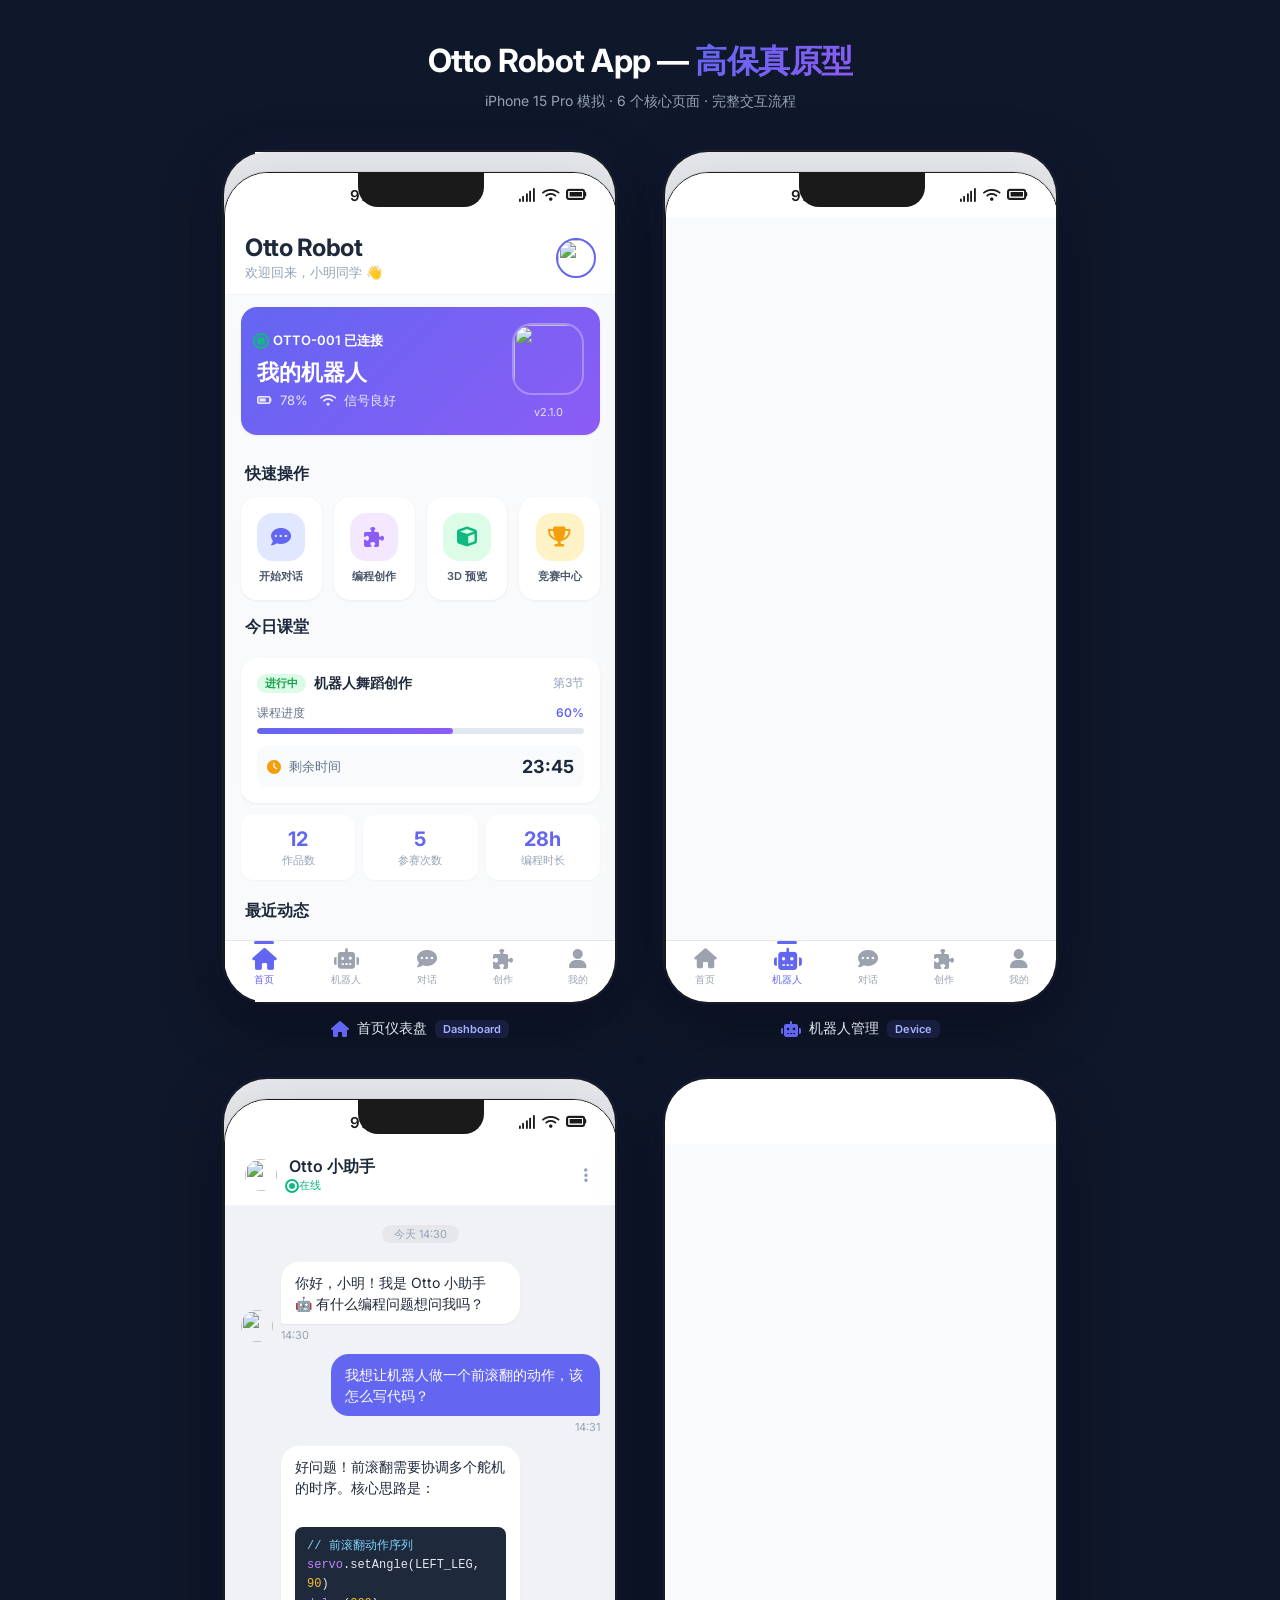
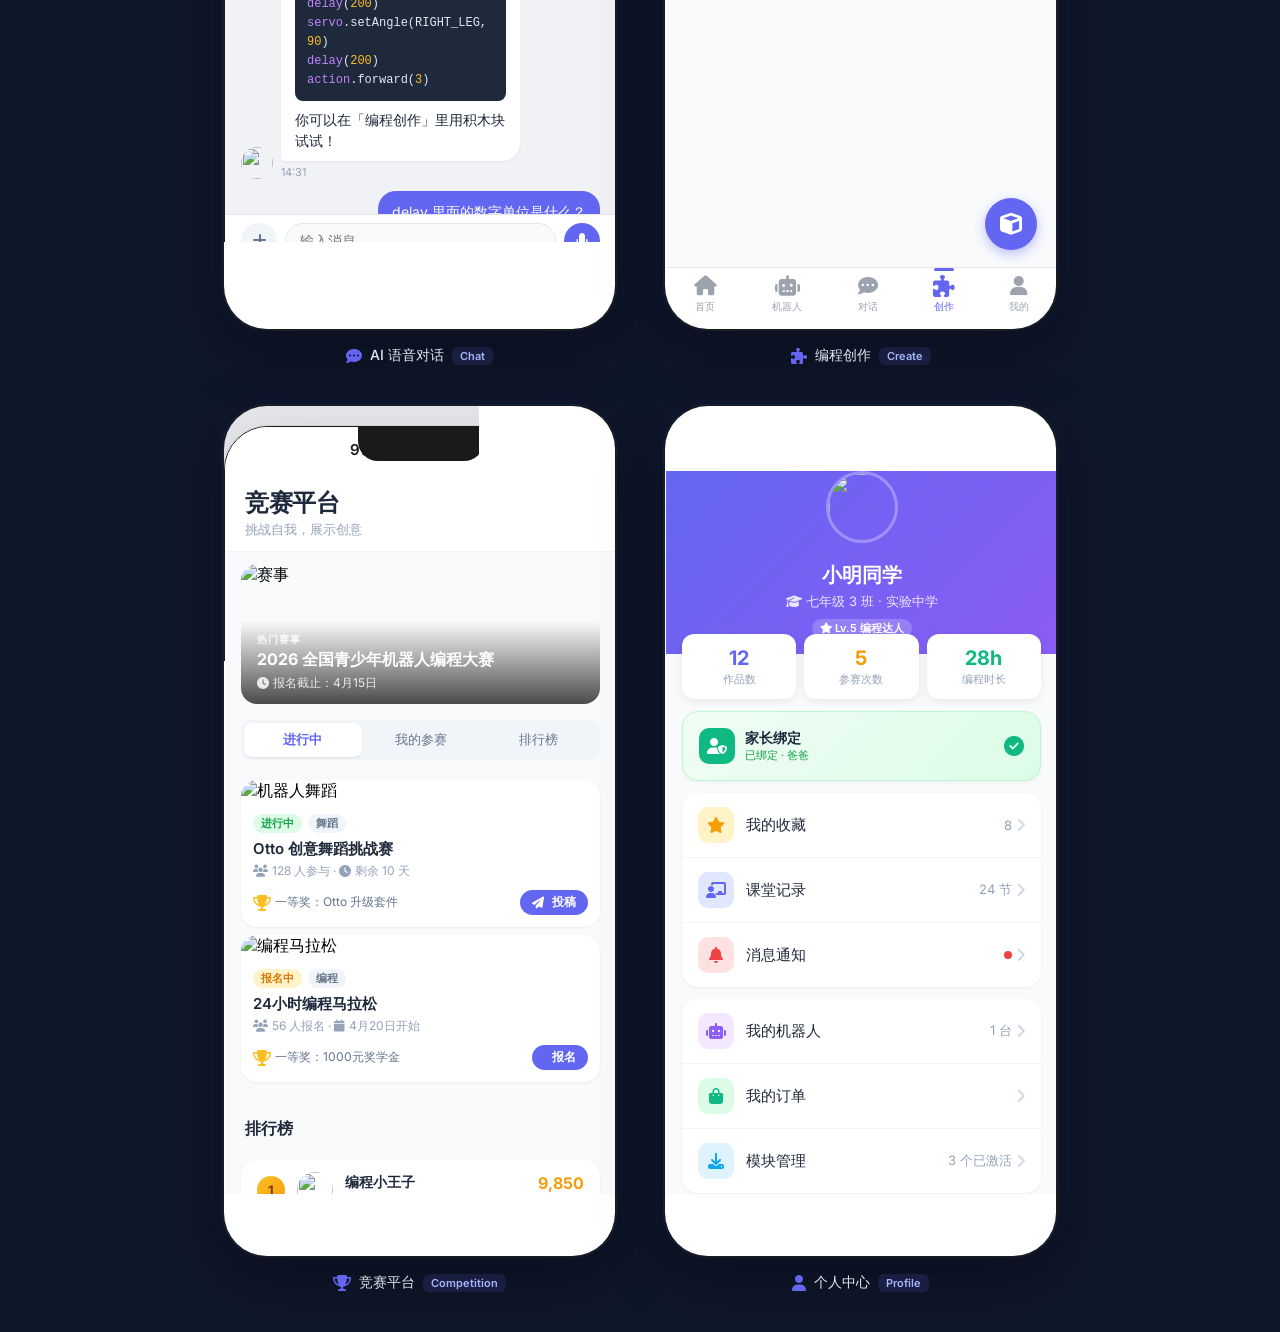
==== prototype/index.html @ 27661975 "feat: 添加 Otto Robot App 高保真 HTML 原型，更新技术架构文档 - 新增 prototype/ 目录：6 页面 + 共享 CSS + iframe 平铺入口 - 更新技术架构" ====
<!DOCTYPE html>
<html lang="zh-CN">
<head>
    <meta charset="UTF-8">
    <meta name="viewport" content="width=device-width, initial-scale=1.0">
    <title>Otto Robot App — 高保真原型</title>
    <link href="https://cdn.bootcdn.net/ajax/libs/font-awesome/6.7.2/css/all.min.css" rel="stylesheet">
    <style>
        @import url('https://fonts.googleapis.com/css2?family=Inter:wght@300;400;500;600;700&display=swap');

        * {
            margin: 0;
            padding: 0;
            box-sizing: border-box;
        }

        body {
            font-family: 'Inter', -apple-system, BlinkMacSystemFont, 'Segoe UI', sans-serif;
            background: #0f172a;
            min-height: 100vh;
            padding: 40px 20px;
            -webkit-font-smoothing: antialiased;
        }

        .page-title {
            text-align: center;
            color: #ffffff;
            margin-bottom: 40px;
        }

        .page-title h1 {
            font-size: 32px;
            font-weight: 700;
            letter-spacing: -0.5px;
            margin-bottom: 8px;
        }

        .page-title h1 span {
            background: linear-gradient(135deg, #6366f1, #8b5cf6);
            -webkit-background-clip: text;
            -webkit-text-fill-color: transparent;
        }

        .page-title p {
            font-size: 14px;
            color: #94a3b8;
        }

        .prototype-grid {
            display: grid;
            grid-template-columns: repeat(3, 393px);
            gap: 40px 48px;
            justify-content: center;
            max-width: 1340px;
            margin: 0 auto;
        }

        .prototype-item {
            display: flex;
            flex-direction: column;
            align-items: center;
            gap: 16px;
        }

        .phone-wrapper {
            width: 393px;
            height: 852px;
            border-radius: 44px;
            overflow: hidden;
            border: 1px solid #1a1a1a;
            box-shadow:
                0 0 0 1px rgba(255,255,255,0.05),
                0 20px 60px rgba(0, 0, 0, 0.4),
                0 0 40px rgba(99, 102, 241, 0.08);
            flex-shrink: 0;
        }

        .phone-wrapper iframe {
            width: 393px;
            height: 852px;
            border: none;
            display: block;
        }

        .prototype-label {
            display: flex;
            align-items: center;
            gap: 8px;
            color: #e2e8f0;
            font-size: 14px;
            font-weight: 500;
        }

        .prototype-label i {
            color: #6366f1;
            font-size: 16px;
        }

        .prototype-label .badge {
            display: inline-flex;
            align-items: center;
            padding: 2px 8px;
            border-radius: 6px;
            font-size: 11px;
            font-weight: 600;
            background: rgba(99, 102, 241, 0.15);
            color: #a5b4fc;
        }

        @media (max-width: 1340px) {
            .prototype-grid {
                grid-template-columns: repeat(2, 393px);
            }
        }

        @media (max-width: 900px) {
            .prototype-grid {
                grid-template-columns: 393px;
            }
        }
    </style>
</head>
<body>
    <div class="page-title">
        <h1>Otto Robot App — <span>高保真原型</span></h1>
        <p>iPhone 15 Pro 模拟 · 6 个核心页面 · 完整交互流程</p>
    </div>

    <div class="prototype-grid">
        <!-- Home -->
        <div class="prototype-item">
            <div class="phone-wrapper">
                <iframe src="home.html" loading="lazy"></iframe>
            </div>
            <div class="prototype-label">
                <i class="fas fa-home"></i>
                首页仪表盘
                <span class="badge">Dashboard</span>
            </div>
        </div>

        <!-- Robot -->
        <div class="prototype-item">
            <div class="phone-wrapper">
                <iframe src="robot.html" loading="lazy"></iframe>
            </div>
            <div class="prototype-label">
                <i class="fas fa-robot"></i>
                机器人管理
                <span class="badge">Device</span>
            </div>
        </div>

        <!-- Chat -->
        <div class="prototype-item">
            <div class="phone-wrapper">
                <iframe src="chat.html" loading="lazy"></iframe>
            </div>
            <div class="prototype-label">
                <i class="fas fa-comment-dots"></i>
                AI 语音对话
                <span class="badge">Chat</span>
            </div>
        </div>

        <!-- Create -->
        <div class="prototype-item">
            <div class="phone-wrapper">
                <iframe src="create.html" loading="lazy"></iframe>
            </div>
            <div class="prototype-label">
                <i class="fas fa-puzzle-piece"></i>
                编程创作
                <span class="badge">Create</span>
            </div>
        </div>

        <!-- Competition -->
        <div class="prototype-item">
            <div class="phone-wrapper">
                <iframe src="competition.html" loading="lazy"></iframe>
            </div>
            <div class="prototype-label">
                <i class="fas fa-trophy"></i>
                竞赛平台
                <span class="badge">Competition</span>
            </div>
        </div>

        <!-- Profile -->
        <div class="prototype-item">
            <div class="phone-wrapper">
                <iframe src="profile.html" loading="lazy"></iframe>
            </div>
            <div class="prototype-label">
                <i class="fas fa-user"></i>
                个人中心
                <span class="badge">Profile</span>
            </div>
        </div>
    </div>
</body>
</html>
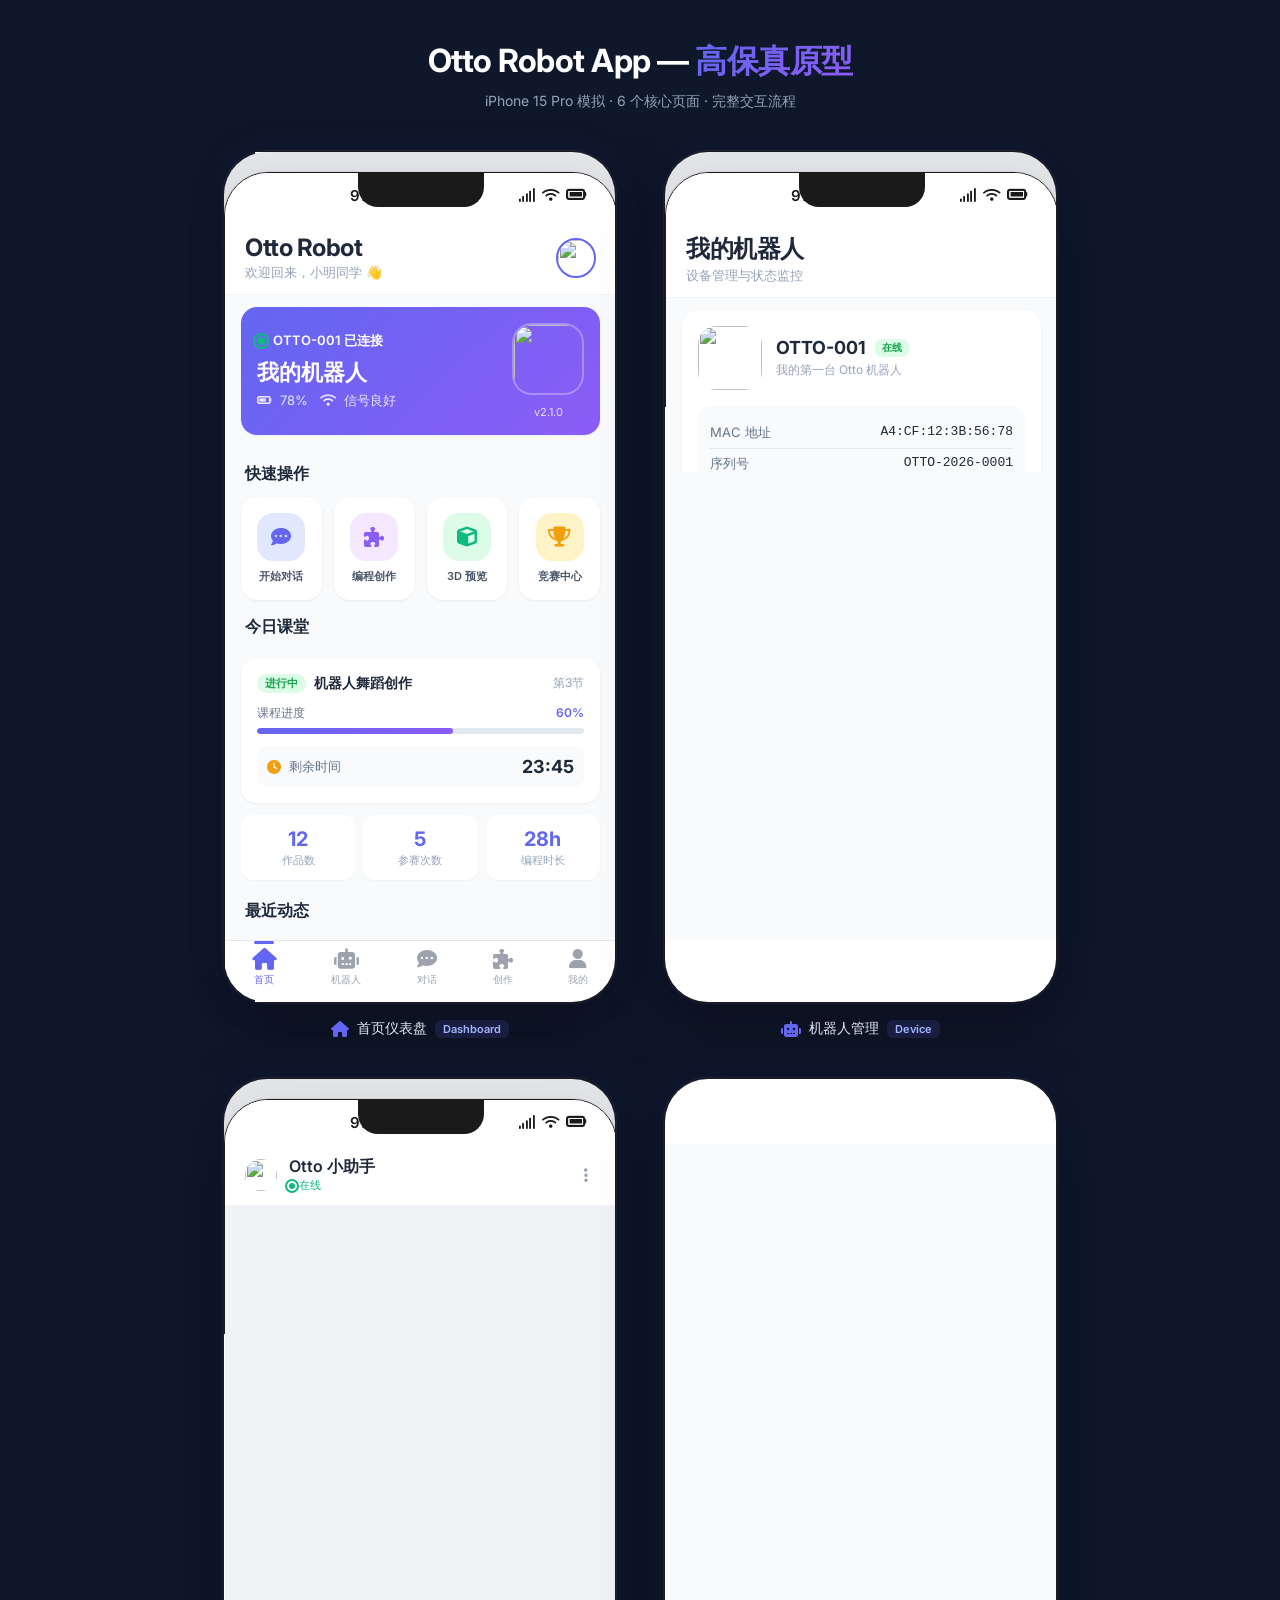
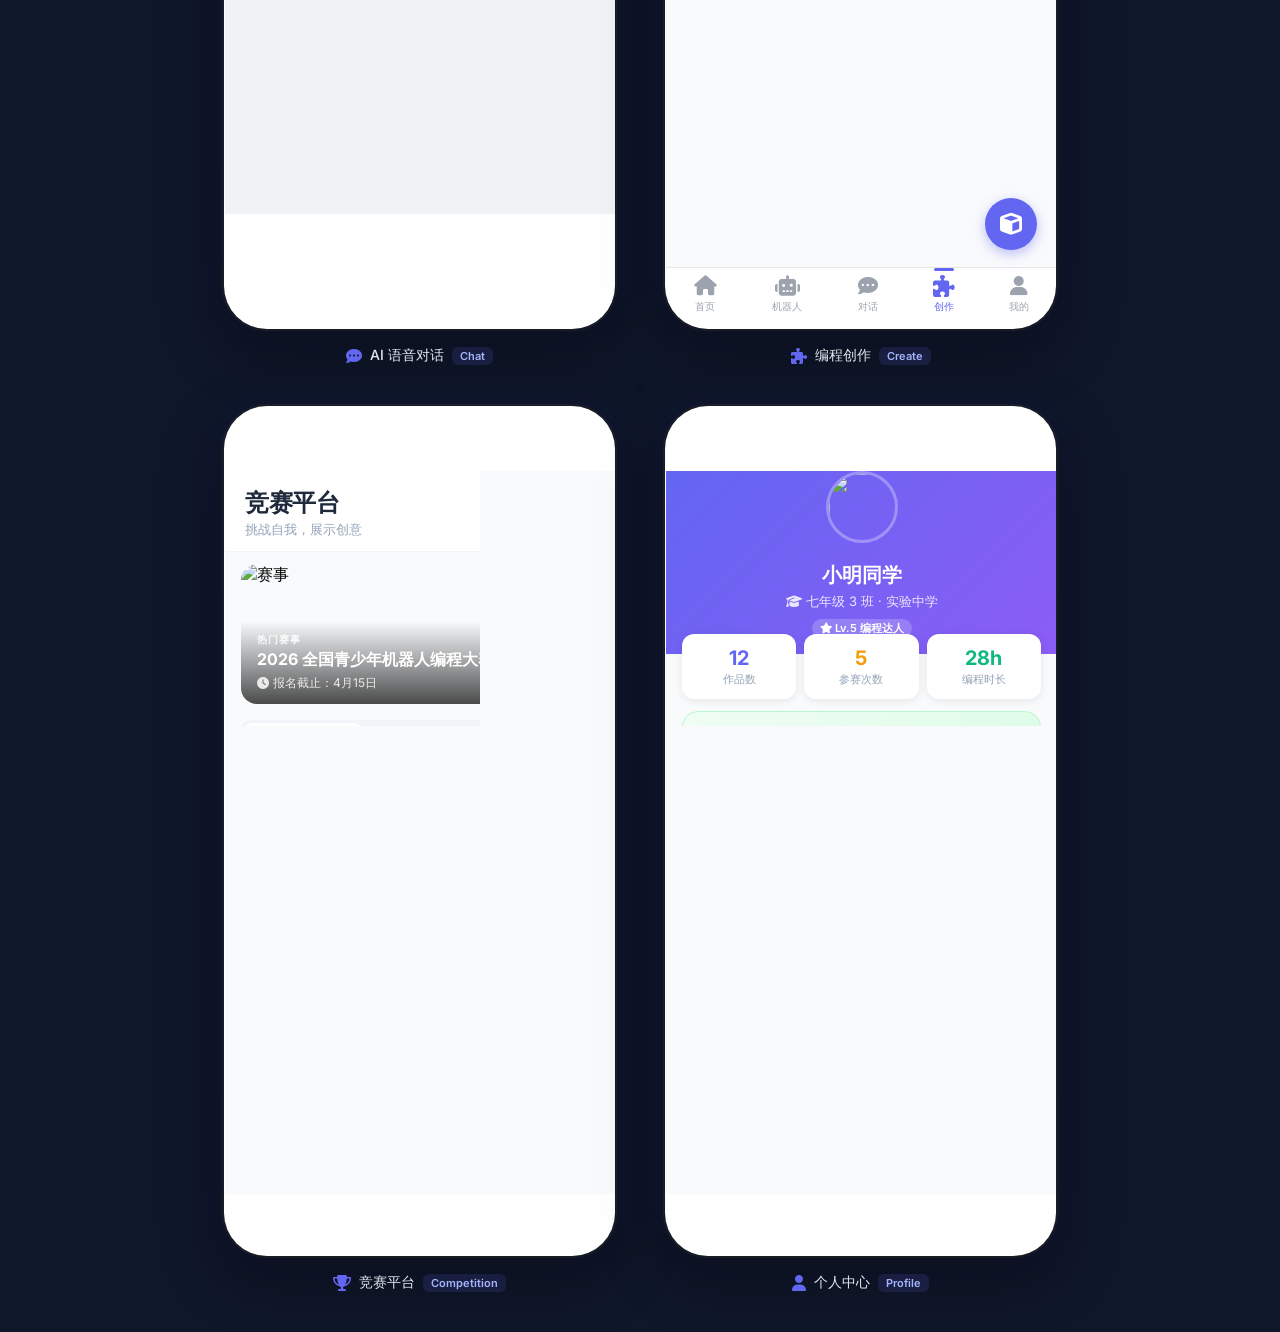
==== commit 57ed5eaa: "fix: 原型 iframe 改用显式相对路径，移除 lazy loading" ====
--- a/prototype/index.html
+++ b/prototype/index.html
@@ -130,7 +130,7 @@
         <!-- Home -->
         <div class="prototype-item">
             <div class="phone-wrapper">
-                <iframe src="home.html" loading="lazy"></iframe>
+                <iframe src="./home.html"></iframe>
             </div>
             <div class="prototype-label">
                 <i class="fas fa-home"></i>
@@ -142,7 +142,7 @@
         <!-- Robot -->
         <div class="prototype-item">
             <div class="phone-wrapper">
-                <iframe src="robot.html" loading="lazy"></iframe>
+                <iframe src="./robot.html"></iframe>
             </div>
             <div class="prototype-label">
                 <i class="fas fa-robot"></i>
@@ -154,7 +154,7 @@
         <!-- Chat -->
         <div class="prototype-item">
             <div class="phone-wrapper">
-                <iframe src="chat.html" loading="lazy"></iframe>
+                <iframe src="./chat.html"></iframe>
             </div>
             <div class="prototype-label">
                 <i class="fas fa-comment-dots"></i>
@@ -166,7 +166,7 @@
         <!-- Create -->
         <div class="prototype-item">
             <div class="phone-wrapper">
-                <iframe src="create.html" loading="lazy"></iframe>
+                <iframe src="./create.html"></iframe>
             </div>
             <div class="prototype-label">
                 <i class="fas fa-puzzle-piece"></i>
@@ -178,7 +178,7 @@
         <!-- Competition -->
         <div class="prototype-item">
             <div class="phone-wrapper">
-                <iframe src="competition.html" loading="lazy"></iframe>
+                <iframe src="./competition.html"></iframe>
             </div>
             <div class="prototype-label">
                 <i class="fas fa-trophy"></i>
@@ -190,7 +190,7 @@
         <!-- Profile -->
         <div class="prototype-item">
             <div class="phone-wrapper">
-                <iframe src="profile.html" loading="lazy"></iframe>
+                <iframe src="./profile.html"></iframe>
             </div>
             <div class="prototype-label">
                 <i class="fas fa-user"></i>
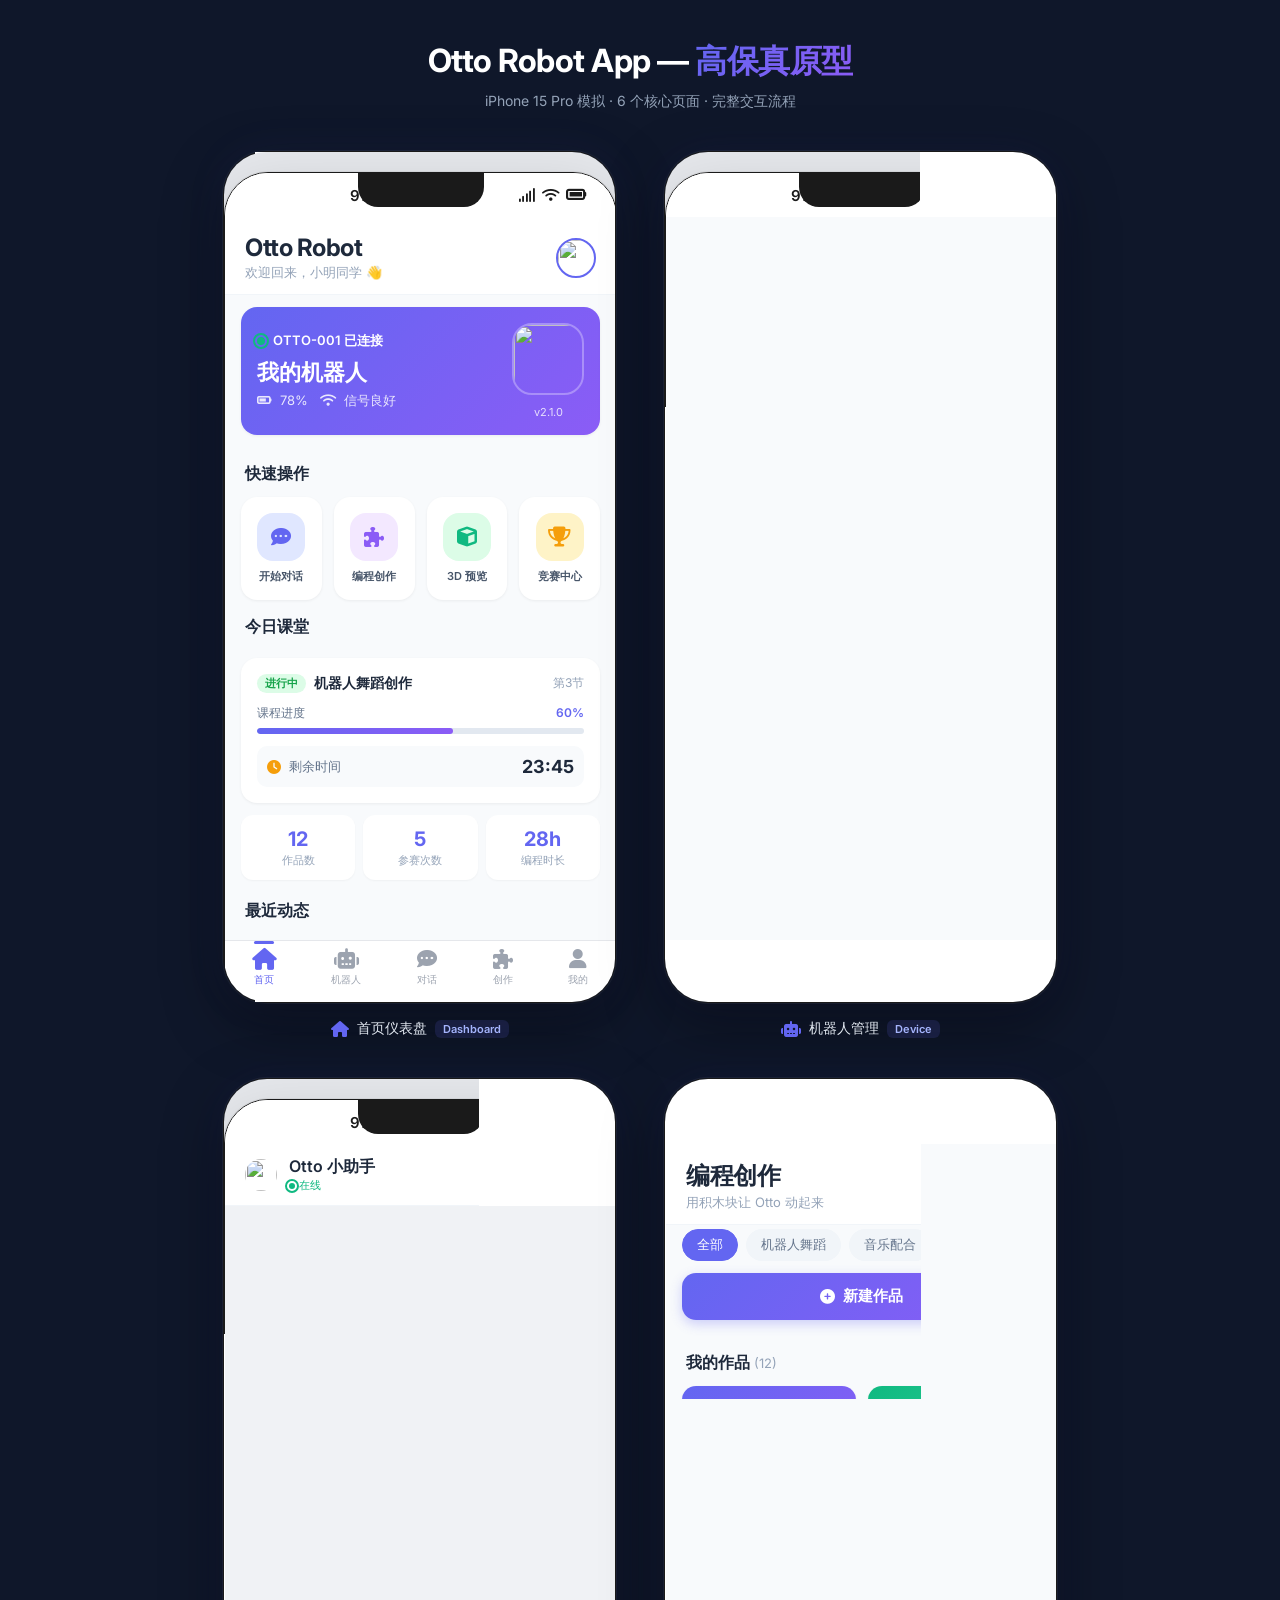
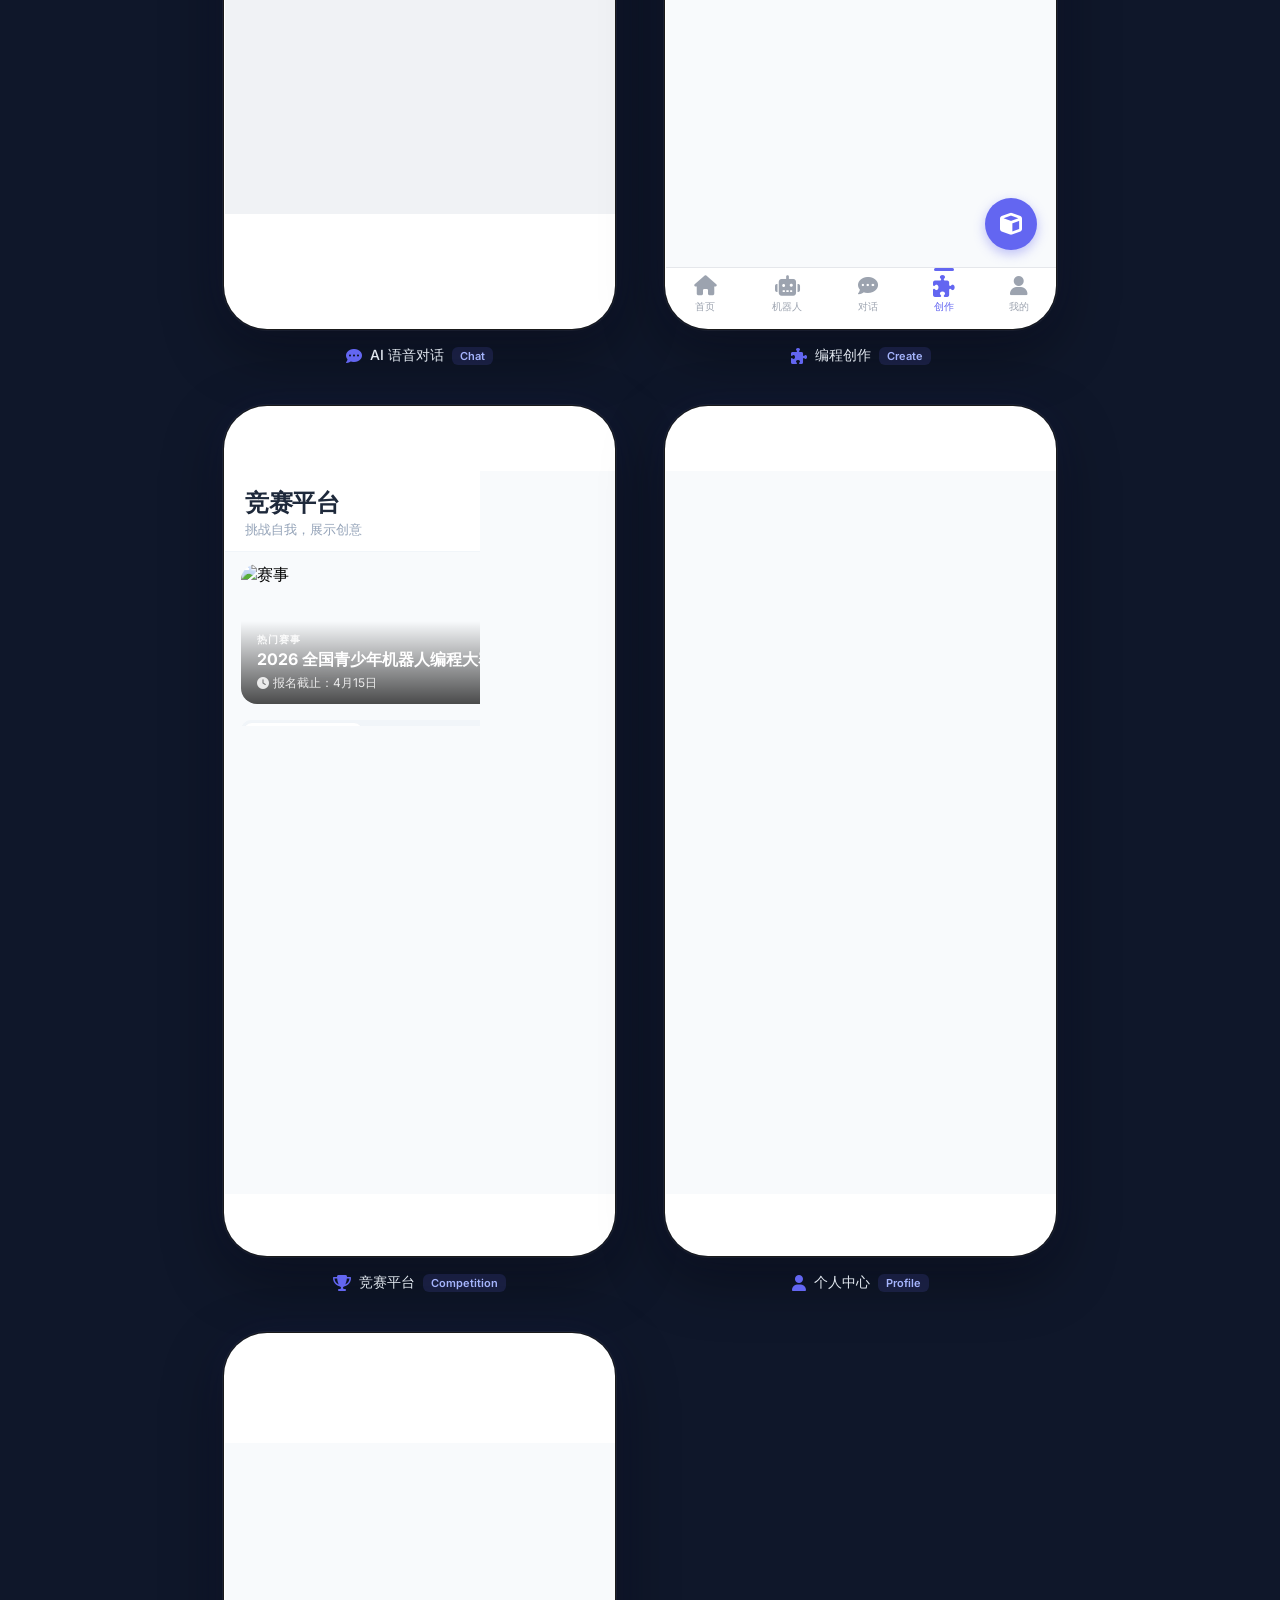
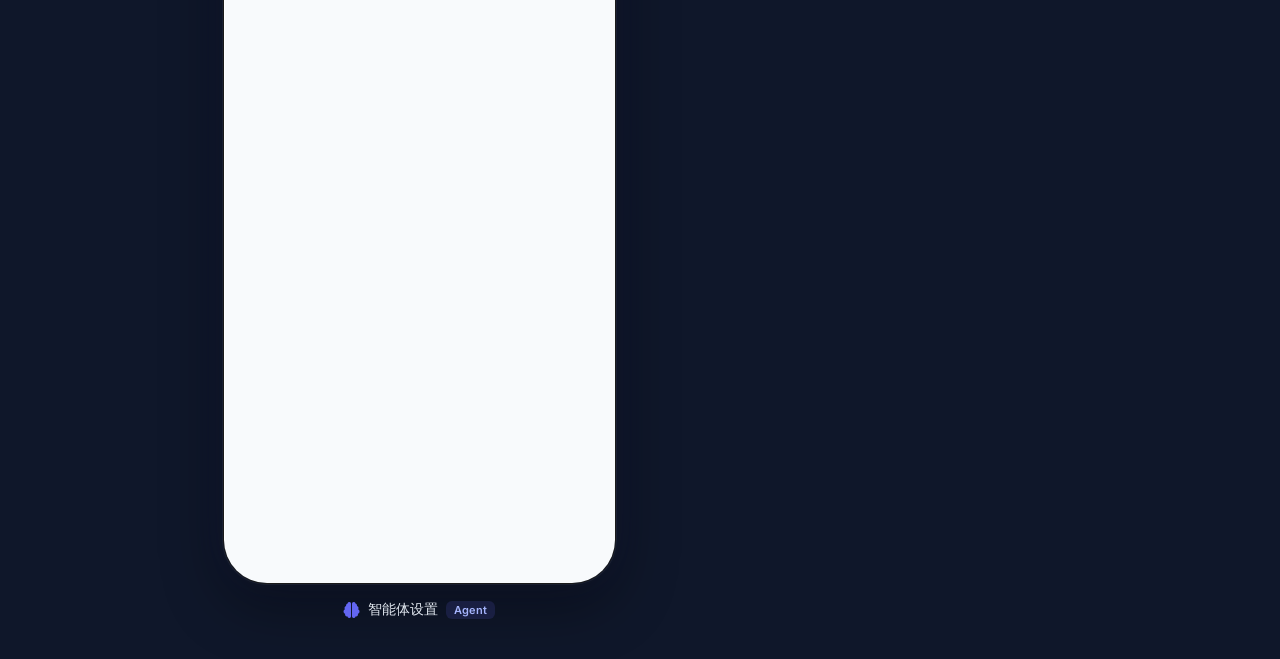
==== commit 4d12e4c1: "feat: 添加智能体设置页面（AI 模型、语音、性格、知识库配置）" ====
--- a/prototype/index.html
+++ b/prototype/index.html
@@ -198,6 +198,18 @@
                 <span class="badge">Profile</span>
             </div>
         </div>
+
+        <!-- Agent Settings -->
+        <div class="prototype-item">
+            <div class="phone-wrapper">
+                <iframe src="./agent.html"></iframe>
+            </div>
+            <div class="prototype-label">
+                <i class="fas fa-brain"></i>
+                智能体设置
+                <span class="badge">Agent</span>
+            </div>
+        </div>
     </div>
 </body>
 </html>
